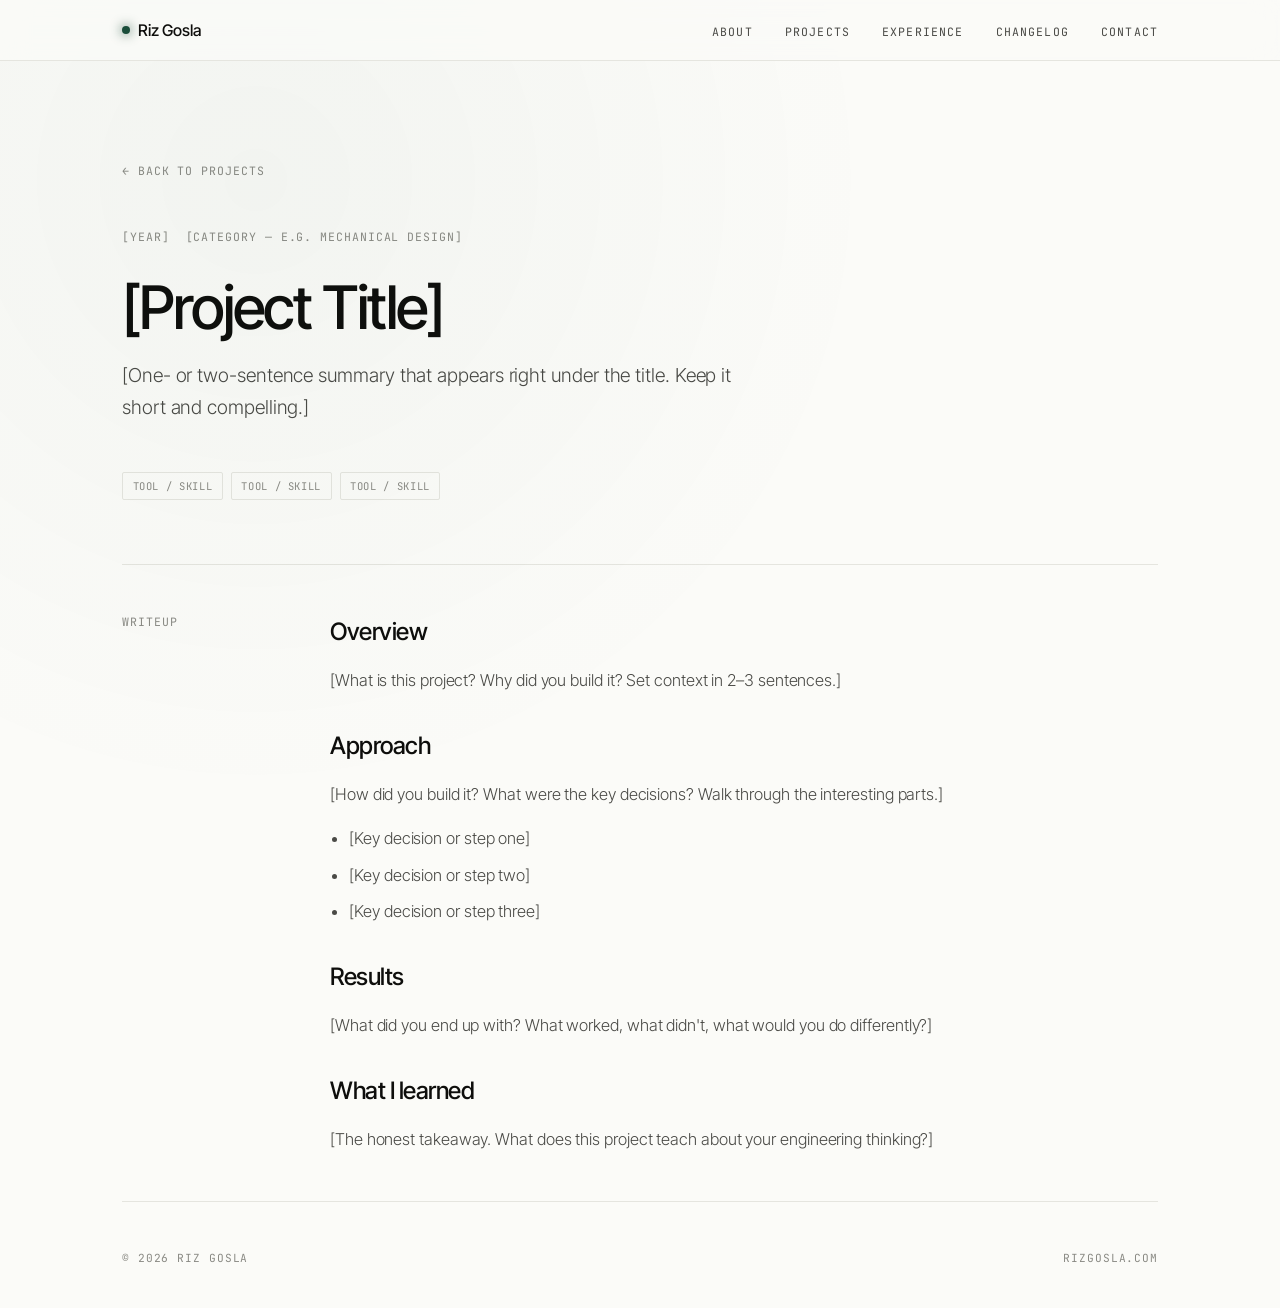
==== _template.html @ 174d94d4 "Add files via upload" ====
<!DOCTYPE html>
<!-- ==========================================================================
     PROJECT PAGE TEMPLATE
     ==========================================================================
     HOW TO USE:
     1. Duplicate this file inside the /projects folder.
     2. Rename it to something like "my-new-project.html" (lowercase, dashes).
     3. Update the <title> tag below.
     4. Replace every [bracketed placeholder] with real content.
     5. Add a matching project card to index.html pointing to this file.
     ========================================================================== -->
<html lang="en">
<head>
<meta charset="UTF-8" />
<meta name="viewport" content="width=device-width, initial-scale=1.0" />
<title>[Project Title] — Riz Gosla</title>
<link rel="preconnect" href="https://fonts.googleapis.com">
<link rel="preconnect" href="https://fonts.gstatic.com" crossorigin>
<link href="https://fonts.googleapis.com/css2?family=Instrument+Serif:ital@0;1&family=Inter+Tight:wght@300;400;500;600&family=JetBrains+Mono:wght@400;500&display=swap" rel="stylesheet">
<!-- NOTE: ../styles.css because this file is one folder deep -->
<link rel="stylesheet" href="../styles.css">
</head>
<body>

<!-- Keep this nav block identical to index.html, but use ../ for links -->
<nav>
  <div class="inner">
    <a href="../index.html" class="brand">Riz Gosla</a>
    <ul>
      <li><a href="../index.html#about">About</a></li>
      <li><a href="../index.html#projects">Projects</a></li>
      <li><a href="../index.html#experience">Experience</a></li>
      <li><a href="../changelog.html">Changelog</a></li>
      <li><a href="../index.html#contact">Contact</a></li>
    </ul>
  </div>
</nav>

<div class="container">
  <article class="project-detail">
    <a href="../index.html#projects" class="back-link">← Back to projects</a>

    <div class="meta">
      <span class="mono">[Year]</span>
      <span class="mono">[Category — e.g. Mechanical Design]</span>
    </div>

    <h1>[Project Title]</h1>

    <p class="summary">[One- or two-sentence summary that appears right under the title. Keep it short and compelling.]</p>

    <div class="tags">
      <span class="tag">Tool / Skill</span>
      <span class="tag">Tool / Skill</span>
      <span class="tag">Tool / Skill</span>
    </div>
  </article>

  <div class="project-body">
    <span class="mono">Writeup</span>
    <div>
      <h2>Overview</h2>
      <p>[What is this project? Why did you build it? Set context in 2–3 sentences.]</p>

      <h2>Approach</h2>
      <p>[How did you build it? What were the key decisions? Walk through the interesting parts.]</p>
      <ul>
        <li>[Key decision or step one]</li>
        <li>[Key decision or step two]</li>
        <li>[Key decision or step three]</li>
      </ul>

      <h2>Results</h2>
      <p>[What did you end up with? What worked, what didn't, what would you do differently?]</p>

      <h2>What I learned</h2>
      <p>[The honest takeaway. What does this project teach about your engineering thinking?]</p>

      <!-- To add an image: put the file in /projects/images/ and reference it like this:
           <img src="images/my-diagram.png" alt="Description of image"> -->
    </div>
  </div>
</div>

<div class="container">
  <footer>
    <span>© 2026 Riz Gosla</span>
    <span>rizgosla.com</span>
  </footer>
</div>

</body>
</html>
---- styles.css ----
/* ==========================================================================
   Riz Gosla — Portfolio Styles
   Edit this file to change the look of every page at once.
   ========================================================================== */

:root {
  --bg: #fbfbf8;          /* warm white background */
  --bg-elev: #f3f3ee;     /* slightly darker for hover states */
  --ink: #0e0e0c;         /* near-black text */
  --ink-soft: #4a4a46;    /* muted body text */
  --ink-mute: #8a8a84;    /* labels, metadata */
  --line: #e5e5df;        /* dividers */
  --accent: #1a4d3a;      /* pine green */
  --accent-soft: #2d6b52; /* lighter pine for hover */
  --radius: 2px;
  --max: 1100px;
}

* { box-sizing: border-box; margin: 0; padding: 0; }
html { scroll-behavior: smooth; }
body {
  font-family: 'Inter Tight', system-ui, sans-serif;
  font-weight: 400;
  background: var(--bg);
  color: var(--ink);
  line-height: 1.55;
  -webkit-font-smoothing: antialiased;
  letter-spacing: -0.005em;
}
.serif { font-family: 'Instrument Serif', Georgia, serif; font-style: italic; font-weight: 400; }
.mono { font-family: 'JetBrains Mono', ui-monospace, monospace; font-size: 0.72rem; letter-spacing: 0.08em; text-transform: uppercase; color: var(--ink-mute); }
a { color: inherit; text-decoration: none; }
.container { max-width: var(--max); margin: 0 auto; padding: 0 2rem; }

body::before {
  content: "";
  position: fixed; inset: 0;
  background-image: radial-gradient(circle at 20% 20%, rgba(26,77,58,0.04), transparent 50%);
  pointer-events: none;
  z-index: 1;
}

/* ========== NAV ========== */
nav {
  position: sticky; top: 0; z-index: 50;
  background: rgba(251, 251, 248, 0.82);
  backdrop-filter: saturate(1.4) blur(14px);
  -webkit-backdrop-filter: saturate(1.4) blur(14px);
  border-bottom: 1px solid var(--line);
}
nav .inner {
  max-width: var(--max); margin: 0 auto;
  padding: 1.1rem 2rem;
  display: flex; justify-content: space-between; align-items: center;
}
nav .brand {
  font-weight: 500; font-size: 1rem; letter-spacing: -0.01em;
  display: flex; align-items: center; gap: 0.5rem;
}
nav .brand::before {
  content: ""; width: 8px; height: 8px; background: var(--accent);
  border-radius: 50%;
  box-shadow: 0 0 12px var(--accent);
}
nav ul { display: flex; gap: 2rem; list-style: none; }
nav ul a {
  font-family: 'JetBrains Mono', monospace;
  font-size: 0.72rem; text-transform: uppercase; letter-spacing: 0.1em;
  color: var(--ink-soft); transition: color 0.2s;
}
nav ul a:hover, nav ul a.active { color: var(--accent); }
@media (max-width: 640px) { nav ul { gap: 1rem; } nav ul a { font-size: 0.65rem; } }

/* ========== HERO ========== */
header.hero { padding: 8rem 0 6rem; position: relative; }
.eyebrow { display: flex; align-items: center; gap: 0.75rem; margin-bottom: 2.5rem; }
.eyebrow::before { content: ""; width: 32px; height: 1px; background: var(--accent); }
h1 {
  font-family: 'Inter Tight', sans-serif;
  font-size: clamp(2.75rem, 7vw, 5.25rem);
  font-weight: 500;
  line-height: 0.98;
  letter-spacing: -0.035em;
  margin-bottom: 2rem;
  max-width: 13ch;
}
h1 .serif { color: var(--accent); font-weight: 400; font-size: 1.05em; }
.lede {
  font-size: 1.15rem;
  color: var(--ink-soft);
  max-width: 52ch;
  line-height: 1.65;
  font-weight: 300;
}

/* ========== SECTIONS ========== */
section { padding: 5.5rem 0; border-top: 1px solid var(--line); position: relative; }
.section-head {
  display: grid;
  grid-template-columns: 160px 1fr;
  gap: 3rem;
  margin-bottom: 3.5rem;
  align-items: baseline;
}
.section-head h2 {
  font-size: 2.15rem; font-weight: 500; letter-spacing: -0.025em; line-height: 1.05;
}
.section-head h2 .serif { color: var(--accent); font-size: 1.08em; }
@media (max-width: 720px) {
  .section-head { grid-template-columns: 1fr; gap: 0.75rem; }
}

/* ========== ABOUT ========== */
.about-body {
  display: grid; grid-template-columns: 160px 1fr; gap: 3rem;
  font-size: 1.05rem; color: var(--ink-soft); line-height: 1.75; font-weight: 300;
}
.about-body p + p { margin-top: 1.25rem; }
@media (max-width: 720px) {
  .about-body { grid-template-columns: 1fr; gap: 0.75rem; }
}

/* ========== PROJECT LIST (homepage) ========== */
.project {
  display: grid;
  grid-template-columns: 160px 1fr auto;
  gap: 3rem;
  padding: 2rem 0;
  border-bottom: 1px solid var(--line);
  align-items: start;
  transition: background 0.3s, padding 0.3s;
}
.project:hover { background: var(--bg-elev); padding-left: 1.25rem; padding-right: 1.25rem; }
.project:hover .project-arrow { transform: translate(4px, -4px); color: var(--accent); }
.project:hover h3 { color: var(--accent); }
.project h3 {
  font-size: 1.4rem; font-weight: 500; letter-spacing: -0.015em; margin-bottom: 0.6rem;
  transition: color 0.3s;
}
.project p { color: var(--ink-soft); max-width: 55ch; margin-bottom: 0.9rem; font-weight: 300; }
.tags { display: flex; flex-wrap: wrap; gap: 0.5rem; }
.tag {
  font-family: 'JetBrains Mono', monospace;
  font-size: 0.66rem; text-transform: uppercase; letter-spacing: 0.06em;
  padding: 0.3rem 0.6rem;
  border: 1px solid var(--line);
  color: var(--ink-mute);
  border-radius: var(--radius);
}
.project-arrow {
  font-size: 1.5rem; color: var(--ink-mute);
  transition: transform 0.3s, color 0.3s;
  align-self: center;
}
@media (max-width: 720px) {
  .project { grid-template-columns: 1fr; gap: 0.75rem; padding: 1.75rem 0; }
  .project-arrow { display: none; }
}

/* ========== EXPERIENCE ========== */
.exp-item {
  display: grid;
  grid-template-columns: 160px 1fr;
  gap: 3rem;
  padding: 1.75rem 0;
  border-bottom: 1px solid var(--line);
}
.exp-item:last-child { border-bottom: none; }
.exp-item h3 { font-size: 1.15rem; font-weight: 500; margin-bottom: 0.35rem; letter-spacing: -0.01em; }
.exp-item .role { color: var(--accent); font-size: 0.88rem; margin-bottom: 0.5rem; font-family: 'JetBrains Mono', monospace; text-transform: uppercase; letter-spacing: 0.05em; }
.exp-item p { color: var(--ink-soft); font-size: 0.98rem; max-width: 60ch; font-weight: 300; }
@media (max-width: 720px) {
  .exp-item { grid-template-columns: 1fr; gap: 0.5rem; }
}

/* ========== RESUME ========== */
.resume-card {
  display: grid;
  grid-template-columns: 160px 1fr;
  gap: 3rem;
  align-items: center;
}
.resume-cta {
  display: inline-flex; align-items: center; gap: 0.75rem;
  padding: 1.05rem 1.9rem;
  background: var(--accent); color: #fbfbf8;
  border-radius: var(--radius);
  font-family: 'JetBrains Mono', monospace;
  font-size: 0.75rem; text-transform: uppercase; letter-spacing: 0.1em;
  font-weight: 500;
  transition: transform 0.2s, box-shadow 0.2s, background 0.2s;
}
.resume-cta:hover { transform: translateY(-2px); box-shadow: 0 12px 30px -12px var(--accent); background: var(--accent-soft); }
.resume-note { margin-top: 1rem; font-size: 0.88rem; color: var(--ink-mute); font-weight: 300; }
.resume-note code { font-family: 'JetBrains Mono', monospace; color: var(--accent); }
@media (max-width: 720px) {
  .resume-card { grid-template-columns: 1fr; gap: 1rem; }
}

/* ========== CONTACT ========== */
.contact-grid {
  display: grid; grid-template-columns: 160px 1fr; gap: 3rem;
}
.contact-body h2 {
  font-size: clamp(2rem, 5.5vw, 3.5rem);
  font-weight: 500; letter-spacing: -0.03em; line-height: 1.02;
  margin-bottom: 2.5rem;
}
.contact-body h2 .serif { color: var(--accent); font-size: 1.08em; }
.contact-links { display: grid; gap: 0.25rem; }
.contact-links a {
  display: flex; justify-content: space-between; align-items: center;
  padding: 1.35rem 0;
  border-bottom: 1px solid var(--line);
  font-size: 1.1rem;
  transition: padding 0.3s, color 0.3s;
}
.contact-links a:hover { padding-left: 1rem; color: var(--accent); }
.contact-links .label { color: var(--ink); font-weight: 400; }
.contact-links .value { font-family: 'JetBrains Mono', monospace; font-size: 0.78rem; color: var(--ink-mute); text-transform: uppercase; letter-spacing: 0.06em; }
@media (max-width: 720px) {
  .contact-grid { grid-template-columns: 1fr; gap: 1rem; }
  .contact-links .value { display: none; }
}

/* ========== PROJECT DETAIL PAGE ========== */
.project-detail { padding: 6rem 0 4rem; }
.project-detail .meta { display: flex; gap: 1rem; margin-bottom: 2rem; flex-wrap: wrap; }
.project-detail h1 {
  font-size: clamp(2.25rem, 5vw, 3.75rem);
  max-width: 18ch;
  margin-bottom: 1.5rem;
}
.project-detail .summary {
  font-size: 1.2rem; color: var(--ink-soft);
  max-width: 58ch; line-height: 1.65; font-weight: 300;
  margin-bottom: 3rem;
}
.project-body {
  display: grid; grid-template-columns: 160px 1fr; gap: 3rem;
  padding: 3rem 0;
  border-top: 1px solid var(--line);
}
.project-body h2 {
  font-size: 1.5rem; font-weight: 500; letter-spacing: -0.02em;
  margin: 2rem 0 1rem;
}
.project-body h2:first-child { margin-top: 0; }
.project-body p, .project-body li {
  color: var(--ink-soft); font-weight: 300;
  font-size: 1.02rem; line-height: 1.75;
  max-width: 62ch;
}
.project-body p + p { margin-top: 1rem; }
.project-body ul { padding-left: 1.2rem; margin: 1rem 0; }
.project-body li { margin-bottom: 0.5rem; }
.project-body img { max-width: 100%; border: 1px solid var(--line); margin: 2rem 0; border-radius: var(--radius); }
.project-body code { font-family: 'JetBrains Mono', monospace; font-size: 0.9em; color: var(--accent); background: var(--bg-elev); padding: 0.15em 0.4em; border-radius: 2px; }
@media (max-width: 720px) {
  .project-body { grid-template-columns: 1fr; gap: 1rem; }
}

.back-link {
  display: inline-flex; align-items: center; gap: 0.5rem;
  font-family: 'JetBrains Mono', monospace;
  font-size: 0.72rem; text-transform: uppercase; letter-spacing: 0.08em;
  color: var(--ink-mute);
  transition: color 0.2s, transform 0.2s;
  margin-bottom: 3rem;
}
.back-link:hover { color: var(--accent); transform: translateX(-4px); }

/* ========== CHANGELOG ========== */
.changelog-entry {
  display: grid;
  grid-template-columns: 160px 1fr;
  gap: 3rem;
  padding: 2.5rem 0;
  border-bottom: 1px solid var(--line);
}
.changelog-entry:last-child { border-bottom: none; }
.changelog-entry .version {
  font-family: 'JetBrains Mono', monospace;
  font-size: 0.75rem; text-transform: uppercase; letter-spacing: 0.06em;
  color: var(--accent);
}
.changelog-entry .date {
  display: block;
  font-family: 'JetBrains Mono', monospace;
  font-size: 0.7rem; letter-spacing: 0.05em;
  color: var(--ink-mute);
  margin-top: 0.4rem;
}
.changelog-entry h3 {
  font-size: 1.35rem; font-weight: 500; letter-spacing: -0.015em;
  margin-bottom: 0.75rem;
}
.changelog-entry ul { padding-left: 1.2rem; margin-top: 0.75rem; }
.changelog-entry li {
  color: var(--ink-soft); font-weight: 300;
  font-size: 0.98rem; line-height: 1.7;
  margin-bottom: 0.35rem;
}
@media (max-width: 720px) {
  .changelog-entry { grid-template-columns: 1fr; gap: 0.75rem; }
}

/* ========== FOOTER ========== */
footer {
  padding: 3rem 0 2.5rem;
  border-top: 1px solid var(--line);
  display: flex; justify-content: space-between;
  font-family: 'JetBrains Mono', monospace;
  font-size: 0.7rem; text-transform: uppercase; letter-spacing: 0.08em;
  color: var(--ink-mute);
}

/* ========== ANIMATIONS ========== */
@keyframes rise {
  from { opacity: 0; transform: translateY(20px); }
  to { opacity: 1; transform: translateY(0); }
}
.reveal { opacity: 0; animation: rise 1s cubic-bezier(0.2, 0.7, 0.2, 1) forwards; }
.d1 { animation-delay: 0.05s; }
.d2 { animation-delay: 0.2s; }
.d3 { animation-delay: 0.38s; }
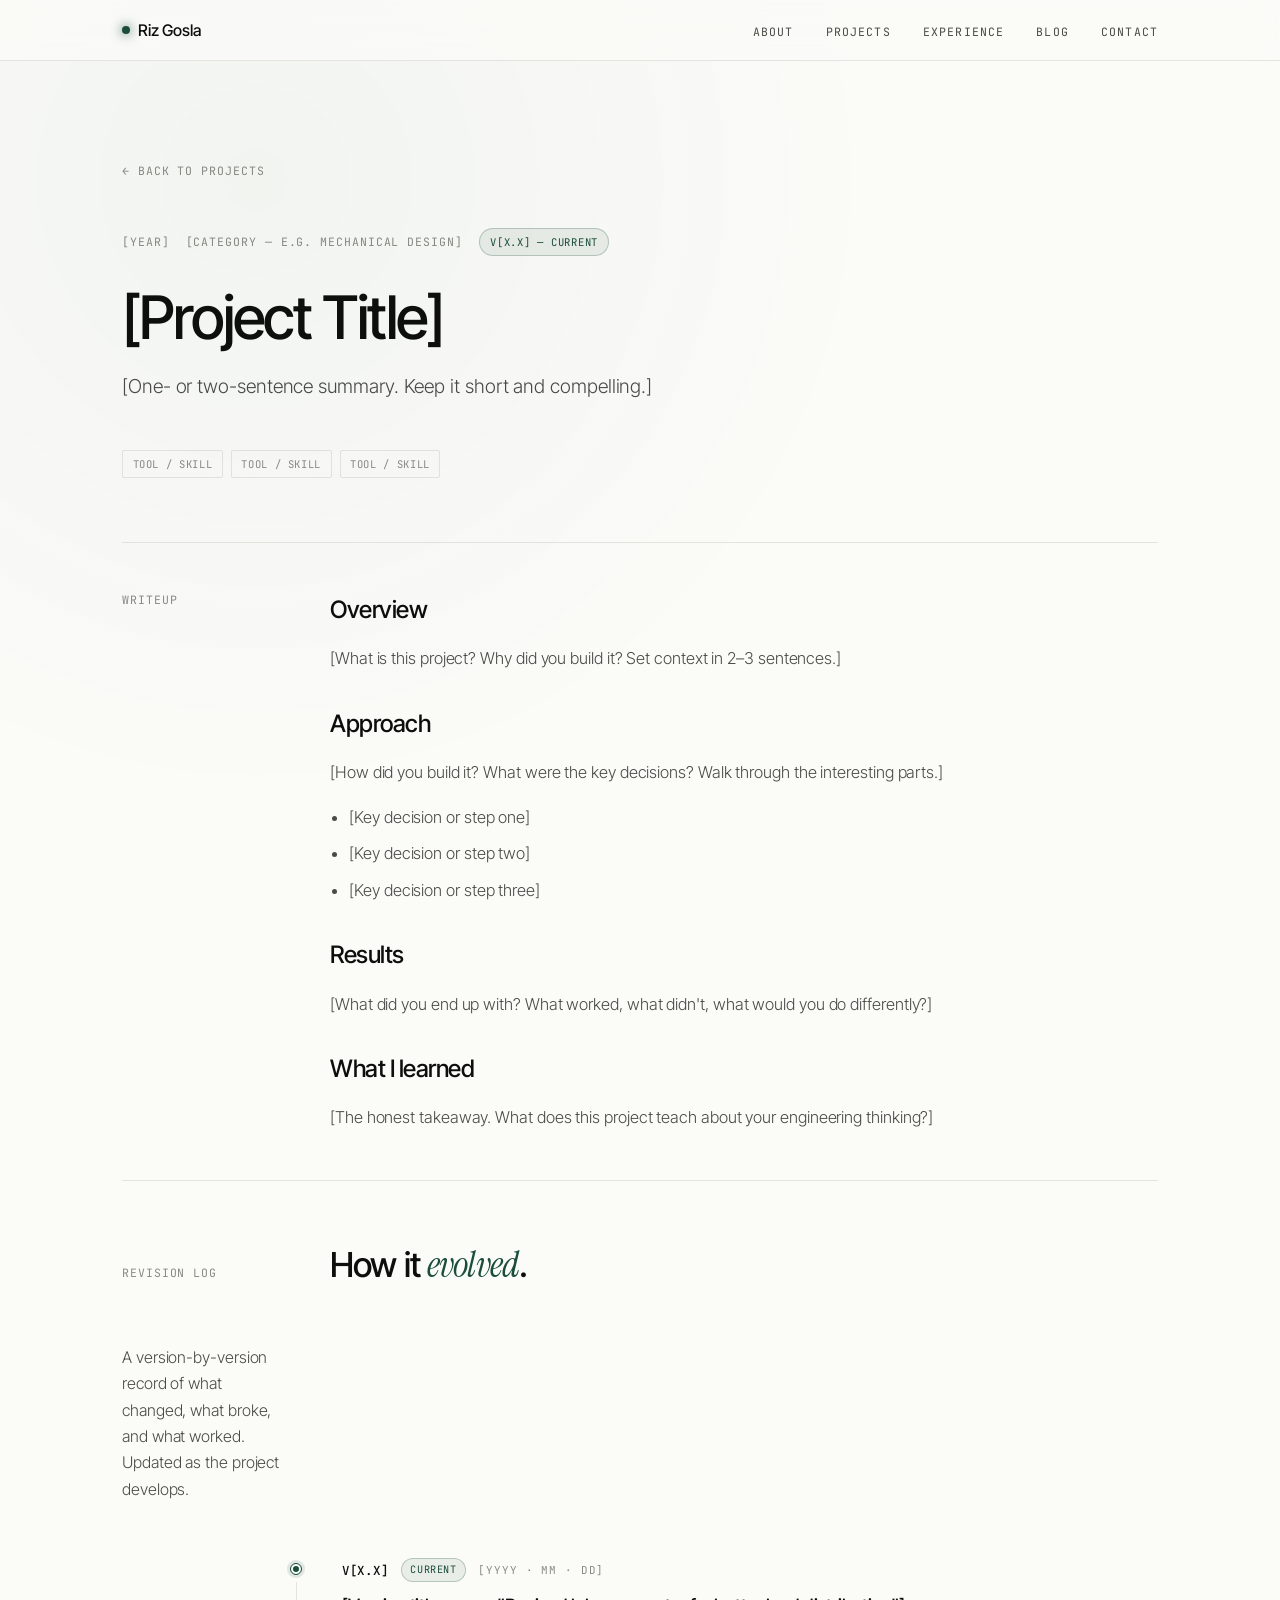
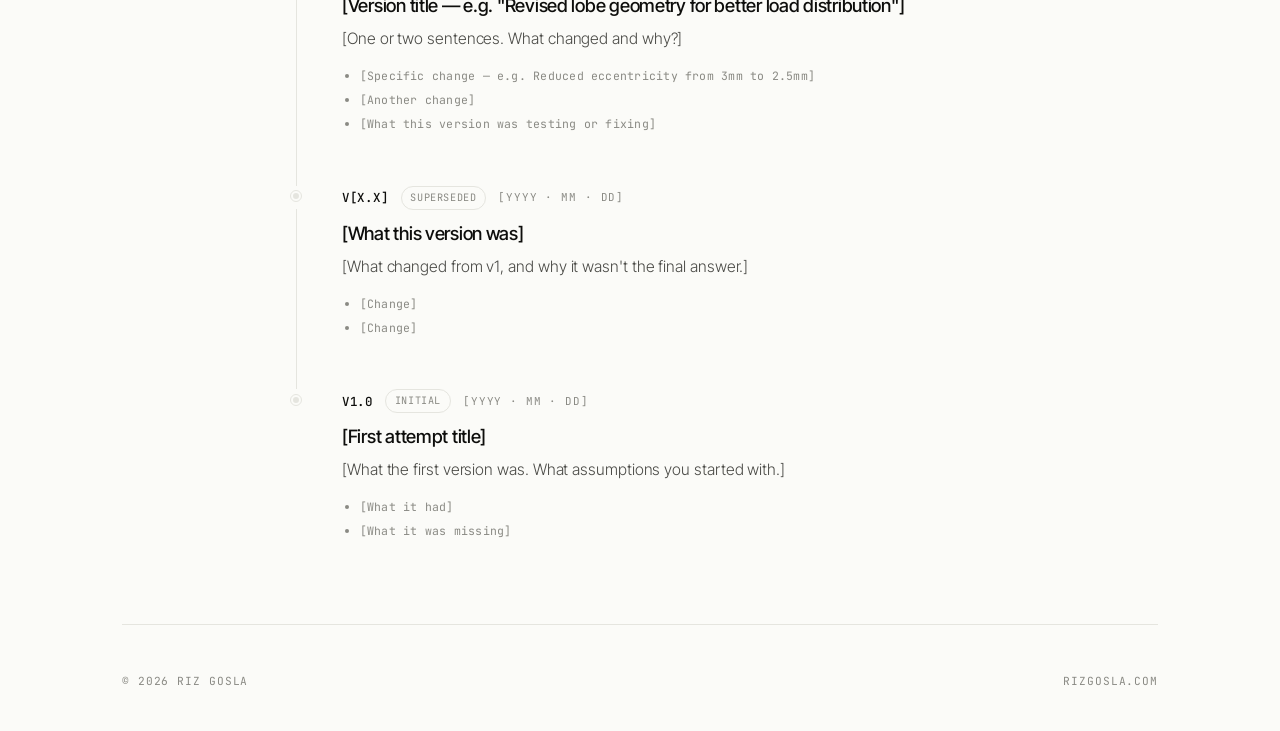
==== commit d2e00e50: "Add files via upload" ====
--- a/_template.html
+++ b/_template.html
@@ -1,13 +1,12 @@
 <!DOCTYPE html>
 <!-- ==========================================================================
-     PROJECT PAGE TEMPLATE
+     PROJECT PAGE TEMPLATE — with Revision Log
      ==========================================================================
      HOW TO USE:
-     1. Duplicate this file inside the /projects folder.
-     2. Rename it to something like "my-new-project.html" (lowercase, dashes).
-     3. Update the <title> tag below.
-     4. Replace every [bracketed placeholder] with real content.
-     5. Add a matching project card to index.html pointing to this file.
+     1. Duplicate this file inside /projects/. Rename it (lowercase, dashes).
+     2. Update the <title> tag and all [bracketed placeholders].
+     3. Fill in the Revision Log at the bottom — document your iteration process.
+     4. Add a matching project card to index.html.
      ========================================================================== -->
 <html lang="en">
 <head>
@@ -15,14 +14,12 @@
 <meta name="viewport" content="width=device-width, initial-scale=1.0" />
 <title>[Project Title] — Riz Gosla</title>
 <link rel="preconnect" href="https://fonts.googleapis.com">
-<link rel="preconnect" href="https://fonts.gstatic.com" crossorigin>
+<link rel="preconnect" href="https://fonts gstatic.com" crossorigin>
 <link href="https://fonts.googleapis.com/css2?family=Instrument+Serif:ital@0;1&family=Inter+Tight:wght@300;400;500;600&family=JetBrains+Mono:wght@400;500&display=swap" rel="stylesheet">
-<!-- NOTE: ../styles.css because this file is one folder deep -->
 <link rel="stylesheet" href="../styles.css">
 </head>
 <body>
 
-<!-- Keep this nav block identical to index.html, but use ../ for links -->
 <nav>
   <div class="inner">
     <a href="../index.html" class="brand">Riz Gosla</a>
@@ -30,7 +27,7 @@
       <li><a href="../index.html#about">About</a></li>
       <li><a href="../index.html#projects">Projects</a></li>
       <li><a href="../index.html#experience">Experience</a></li>
-      <li><a href="../changelog.html">Changelog</a></li>
+      <li><a href="../blog.html">Blog</a></li>
       <li><a href="../index.html#contact">Contact</a></li>
     </ul>
   </div>
@@ -43,11 +40,13 @@
     <div class="meta">
       <span class="mono">[Year]</span>
       <span class="mono">[Category — e.g. Mechanical Design]</span>
+      <!-- Current version badge — update this as the project evolves -->
+      <span class="version-badge mono">v[X.X] — Current</span>
     </div>
 
     <h1>[Project Title]</h1>
 
-    <p class="summary">[One- or two-sentence summary that appears right under the title. Keep it short and compelling.]</p>
+    <p class="summary">[One- or two-sentence summary. Keep it short and compelling.]</p>
 
     <div class="tags">
       <span class="tag">Tool / Skill</span>
@@ -56,6 +55,9 @@
     </div>
   </article>
 
+  <!-- ======================================================================
+       WRITEUP SECTION
+       ====================================================================== -->
   <div class="project-body">
     <span class="mono">Writeup</span>
     <div>
@@ -75,12 +77,101 @@
 
       <h2>What I learned</h2>
       <p>[The honest takeaway. What does this project teach about your engineering thinking?]</p>
-
-      <!-- To add an image: put the file in /projects/images/ and reference it like this:
-           <img src="images/my-diagram.png" alt="Description of image"> -->
     </div>
   </div>
-</div>
+
+  <!-- ======================================================================
+       REVISION LOG
+       A living record of the project's iteration history. Add a new entry
+       each time you make a meaningful change — new geometry, different
+       material, revised approach, test results, etc.
+
+       Status options: current · in-progress · deprecated · scrapped
+       Newest versions go at the TOP.
+       ====================================================================== -->
+  <div class="revision-log">
+    <div class="revision-log-head">
+      <span class="mono">Revision Log</span>
+      <h2>How it <span class="serif">evolved</span>.</h2>
+      <p class="lede" style="font-size:1rem; margin-top:0.75rem;">A version-by-version record of what changed, what broke, and what worked. Updated as the project develops.</p>
+    </div>
+
+    <div class="revision-timeline">
+
+      <!-- ================================================================
+           REVISION ENTRY — duplicate and paste ABOVE the previous entry.
+           Fill in: version, status, date, title, description, changes.
+           ================================================================ -->
+
+      <!-- Current / latest version -->
+      <div class="revision-entry" data-status="current">
+        <div class="revision-marker">
+          <div class="revision-dot"></div>
+          <div class="revision-line"></div>
+        </div>
+        <div class="revision-content">
+          <div class="revision-header">
+            <span class="revision-version mono">v[X.X]</span>
+            <span class="revision-status mono" data-status="current">Current</span>
+            <span class="mono revision-date">[YYYY · MM · DD]</span>
+          </div>
+          <h3 class="revision-title">[Version title — e.g. "Revised lobe geometry for better load distribution"]</h3>
+          <p class="revision-desc">[One or two sentences. What changed and why?]</p>
+          <ul class="revision-changes">
+            <li>[Specific change — e.g. Reduced eccentricity from 3mm to 2.5mm]</li>
+            <li>[Another change]</li>
+            <li>[What this version was testing or fixing]</li>
+          </ul>
+          <!-- Optional: link to a blog post with more detail -->
+          <!-- <a href="../posts/your-post.html" class="revision-post-link mono">Read full build log ↗</a> -->
+        </div>
+      </div>
+
+      <!-- Previous version -->
+      <div class="revision-entry" data-status="deprecated">
+        <div class="revision-marker">
+          <div class="revision-dot"></div>
+          <div class="revision-line"></div>
+        </div>
+        <div class="revision-content">
+          <div class="revision-header">
+            <span class="revision-version mono">v[X.X]</span>
+            <span class="revision-status mono" data-status="deprecated">Superseded</span>
+            <span class="mono revision-date">[YYYY · MM · DD]</span>
+          </div>
+          <h3 class="revision-title">[What this version was]</h3>
+          <p class="revision-desc">[What changed from v1, and why it wasn't the final answer.]</p>
+          <ul class="revision-changes">
+            <li>[Change]</li>
+            <li>[Change]</li>
+          </ul>
+        </div>
+      </div>
+
+      <!-- First version — no line below -->
+      <div class="revision-entry first" data-status="deprecated">
+        <div class="revision-marker">
+          <div class="revision-dot"></div>
+        </div>
+        <div class="revision-content">
+          <div class="revision-header">
+            <span class="revision-version mono">v1.0</span>
+            <span class="revision-status mono" data-status="deprecated">Initial</span>
+            <span class="mono revision-date">[YYYY · MM · DD]</span>
+          </div>
+          <h3 class="revision-title">[First attempt title]</h3>
+          <p class="revision-desc">[What the first version was. What assumptions you started with.]</p>
+          <ul class="revision-changes">
+            <li>[What it had]</li>
+            <li>[What it was missing]</li>
+          </ul>
+        </div>
+      </div>
+
+    </div>
+  </div>
+
+</div><!-- /.container -->
 
 <div class="container">
   <footer>
--- a/styles.css
+++ b/styles.css
@@ -225,7 +225,10 @@
 
 /* ========== PROJECT DETAIL PAGE ========== */
 .project-detail { padding: 6rem 0 4rem; }
-.project-detail .meta { display: flex; gap: 1rem; margin-bottom: 2rem; flex-wrap: wrap; }
+.project-detail .meta {
+  display: flex; gap: 1rem; margin-bottom: 2rem; flex-wrap: wrap;
+  align-items: center;
+}
 .project-detail h1 {
   font-size: clamp(2.25rem, 5vw, 3.75rem);
   max-width: 18ch;
@@ -270,7 +273,182 @@
 }
 .back-link:hover { color: var(--accent); transform: translateX(-4px); }
 
-/* ========== CHANGELOG ========== */
+/* ========== VERSION BADGE (on project detail page) ========== */
+.version-badge {
+  display: inline-flex; align-items: center;
+  padding: 0.3rem 0.65rem;
+  background: rgba(26, 77, 58, 0.08);
+  border: 1px solid rgba(26, 77, 58, 0.25);
+  color: var(--accent) !important;
+  border-radius: 99px;
+  font-size: 0.66rem !important;
+  letter-spacing: 0.07em;
+}
+
+/* ========== REVISION LOG ========== */
+.revision-log {
+  padding: 4rem 0 5rem;
+  border-top: 1px solid var(--line);
+}
+
+.revision-log-head {
+  display: grid;
+  grid-template-columns: 160px 1fr;
+  gap: 3rem;
+  margin-bottom: 3.5rem;
+  align-items: baseline;
+}
+.revision-log-head h2 {
+  font-size: 2.15rem; font-weight: 500; letter-spacing: -0.025em; line-height: 1.05;
+}
+.revision-log-head h2 .serif { color: var(--accent); font-size: 1.08em; }
+@media (max-width: 720px) {
+  .revision-log-head { grid-template-columns: 1fr; gap: 0.75rem; }
+}
+
+.revision-timeline {
+  display: flex;
+  flex-direction: column;
+  padding-left: 160px;
+  padding-left: max(160px, 0px);
+}
+@media (max-width: 720px) {
+  .revision-timeline { padding-left: 0; }
+}
+
+.revision-entry {
+  display: grid;
+  grid-template-columns: 28px 1fr;
+  gap: 2rem;
+  position: relative;
+}
+
+.revision-marker {
+  display: flex;
+  flex-direction: column;
+  align-items: center;
+  padding-top: 0.35rem;
+}
+
+.revision-dot {
+  width: 10px;
+  height: 10px;
+  border-radius: 50%;
+  background: var(--line);
+  border: 2px solid var(--bg);
+  outline: 1.5px solid var(--line);
+  flex-shrink: 0;
+  transition: background 0.3s, outline-color 0.3s;
+}
+
+.revision-entry[data-status="current"] .revision-dot {
+  background: var(--accent);
+  outline-color: var(--accent);
+  box-shadow: 0 0 0 4px rgba(26, 77, 58, 0.12);
+}
+
+.revision-line {
+  width: 1px;
+  flex: 1;
+  background: var(--line);
+  margin-top: 0.5rem;
+  min-height: 2rem;
+}
+
+.revision-content {
+  padding-bottom: 3rem;
+}
+
+.revision-entry.first .revision-content {
+  padding-bottom: 0;
+}
+
+.revision-header {
+  display: flex;
+  align-items: center;
+  gap: 0.75rem;
+  flex-wrap: wrap;
+  margin-bottom: 0.75rem;
+}
+
+.revision-version {
+  font-family: 'JetBrains Mono', monospace;
+  font-size: 0.78rem !important;
+  letter-spacing: 0.06em;
+  color: var(--ink) !important;
+  font-weight: 500;
+}
+
+.revision-status {
+  font-family: 'JetBrains Mono', monospace;
+  font-size: 0.64rem !important;
+  letter-spacing: 0.06em;
+  padding: 0.2rem 0.55rem;
+  border-radius: 99px;
+  border: 1px solid var(--line);
+  color: var(--ink-mute) !important;
+}
+
+.revision-status[data-status="current"] {
+  background: rgba(26, 77, 58, 0.08);
+  border-color: rgba(26, 77, 58, 0.25);
+  color: var(--accent) !important;
+}
+
+.revision-status[data-status="in-progress"] {
+  background: rgba(180, 130, 20, 0.08);
+  border-color: rgba(180, 130, 20, 0.25);
+  color: #7a5a00 !important;
+}
+
+.revision-date {
+  font-size: 0.68rem !important;
+  color: var(--ink-mute) !important;
+}
+
+.revision-title {
+  font-size: 1.15rem;
+  font-weight: 500;
+  letter-spacing: -0.015em;
+  margin-bottom: 0.5rem;
+  line-height: 1.3;
+}
+
+.revision-desc {
+  color: var(--ink-soft);
+  font-size: 0.98rem;
+  font-weight: 300;
+  line-height: 1.7;
+  max-width: 60ch;
+  margin-bottom: 0.75rem;
+}
+
+.revision-changes {
+  padding-left: 1.1rem;
+  margin-top: 0.5rem;
+}
+
+.revision-changes li {
+  font-family: 'JetBrains Mono', monospace;
+  font-size: 0.72rem;
+  letter-spacing: 0.02em;
+  color: var(--ink-mute);
+  line-height: 1.9;
+  margin-bottom: 0.15rem;
+}
+
+.revision-post-link {
+  display: inline-flex;
+  align-items: center;
+  gap: 0.4rem;
+  margin-top: 1rem;
+  font-size: 0.7rem !important;
+  color: var(--accent) !important;
+  transition: opacity 0.2s;
+}
+.revision-post-link:hover { opacity: 0.7; }
+
+/* ========== CHANGELOG (kept for backward compat, can be removed) ========== */
 .changelog-entry {
   display: grid;
   grid-template-columns: 160px 1fr;
@@ -305,6 +483,247 @@
   .changelog-entry { grid-template-columns: 1fr; gap: 0.75rem; }
 }
 
+/* ========== BLOG PAGE ========== */
+.blog-section { padding: 0 0 5.5rem; }
+
+/* Filter strip */
+.blog-filters {
+  display: flex;
+  flex-wrap: wrap;
+  gap: 0.5rem;
+  margin-top: 2.5rem;
+}
+
+.filter-btn {
+  font-family: 'JetBrains Mono', monospace;
+  font-size: 0.68rem;
+  text-transform: uppercase;
+  letter-spacing: 0.08em;
+  padding: 0.4rem 0.85rem;
+  border: 1px solid var(--line);
+  background: transparent;
+  color: var(--ink-mute);
+  border-radius: 99px;
+  cursor: pointer;
+  transition: background 0.2s, color 0.2s, border-color 0.2s;
+}
+.filter-btn:hover {
+  border-color: var(--accent);
+  color: var(--accent);
+}
+.filter-btn.active {
+  background: var(--accent);
+  border-color: var(--accent);
+  color: #fbfbf8;
+}
+
+/* Featured post */
+.post-featured {
+  display: block;
+  padding: 3rem 0 3.5rem;
+  border-bottom: 1px solid var(--line);
+  transition: padding-left 0.3s;
+}
+.post-featured:hover { padding-left: 1rem; }
+.post-featured:hover h2 { color: var(--accent); }
+
+.post-featured-meta {
+  display: flex;
+  align-items: center;
+  gap: 1.25rem;
+  margin-bottom: 1.25rem;
+}
+
+.post-featured h2 {
+  font-size: clamp(1.6rem, 3.5vw, 2.5rem);
+  font-weight: 500;
+  letter-spacing: -0.025em;
+  line-height: 1.1;
+  max-width: 26ch;
+  margin-bottom: 1.25rem;
+  transition: color 0.3s;
+}
+
+.post-excerpt {
+  color: var(--ink-soft);
+  font-weight: 300;
+  max-width: 62ch;
+  line-height: 1.7;
+  font-size: 1.05rem;
+  margin-bottom: 1.25rem;
+}
+
+.post-read-more {
+  font-family: 'JetBrains Mono', monospace;
+  font-size: 0.72rem;
+  text-transform: uppercase;
+  letter-spacing: 0.1em;
+  color: var(--accent);
+}
+
+/* Post category label */
+.post-cat {
+  color: var(--accent) !important;
+  font-size: 0.66rem !important;
+}
+
+.post-date {
+  font-size: 0.66rem !important;
+  color: var(--ink-mute) !important;
+}
+
+/* Post grid */
+.post-grid {
+  display: grid;
+  grid-template-columns: repeat(2, 1fr);
+  gap: 0;
+}
+
+.post-card {
+  display: block;
+  padding: 2.5rem 2rem 2.5rem 0;
+  border-bottom: 1px solid var(--line);
+  transition: background 0.3s, padding-left 0.3s;
+}
+.post-card:nth-child(odd) {
+  padding-right: 3rem;
+  border-right: 1px solid var(--line);
+}
+.post-card:nth-child(even) {
+  padding-left: 3rem;
+  padding-right: 0;
+}
+.post-card:hover {
+  background: var(--bg-elev);
+}
+.post-card:hover h3 { color: var(--accent); }
+
+.post-card-meta {
+  display: flex;
+  align-items: center;
+  gap: 1rem;
+  margin-bottom: 1rem;
+}
+
+.post-card h3 {
+  font-size: 1.2rem;
+  font-weight: 500;
+  letter-spacing: -0.015em;
+  line-height: 1.25;
+  max-width: 32ch;
+  margin-bottom: 0.75rem;
+  transition: color 0.3s;
+}
+
+.post-card .post-excerpt {
+  font-size: 0.95rem;
+  max-width: 42ch;
+  margin-bottom: 1rem;
+}
+
+.post-card .post-read-more {
+  font-size: 0.68rem;
+}
+
+@media (max-width: 720px) {
+  .post-grid { grid-template-columns: 1fr; }
+  .post-card { padding: 2rem 0 !important; border-right: none !important; }
+}
+
+/* ========== BLOG POST DETAIL PAGE ========== */
+.post-detail { padding: 6rem 0 4rem; }
+
+.post-detail-meta {
+  display: flex;
+  align-items: center;
+  gap: 1.25rem;
+  margin-bottom: 2rem;
+}
+
+.post-detail h1 {
+  font-size: clamp(2rem, 5vw, 3.5rem);
+  max-width: 22ch;
+  margin-bottom: 1.5rem;
+  line-height: 1.05;
+}
+
+.post-detail .summary {
+  font-size: 1.2rem;
+  color: var(--ink-soft);
+  max-width: 58ch;
+  line-height: 1.65;
+  font-weight: 300;
+  margin-bottom: 4rem;
+  padding-bottom: 3rem;
+  border-bottom: 1px solid var(--line);
+}
+
+.post-body {
+  max-width: 68ch;
+}
+
+.post-body h2 {
+  font-size: 1.5rem;
+  font-weight: 500;
+  letter-spacing: -0.02em;
+  margin: 2.5rem 0 1rem;
+}
+.post-body h2:first-child { margin-top: 0; }
+
+.post-body p {
+  color: var(--ink-soft);
+  font-weight: 300;
+  font-size: 1.05rem;
+  line-height: 1.8;
+  max-width: 66ch;
+}
+.post-body p + p { margin-top: 1.25rem; }
+
+.post-body ul, .post-body ol {
+  padding-left: 1.25rem;
+  margin: 1.25rem 0;
+}
+.post-body li {
+  color: var(--ink-soft);
+  font-weight: 300;
+  font-size: 1.02rem;
+  line-height: 1.75;
+  margin-bottom: 0.5rem;
+  max-width: 62ch;
+}
+.post-body img {
+  max-width: 100%;
+  border: 1px solid var(--line);
+  margin: 2.5rem 0;
+  border-radius: var(--radius);
+}
+.post-body code {
+  font-family: 'JetBrains Mono', monospace;
+  font-size: 0.9em;
+  color: var(--accent);
+  background: var(--bg-elev);
+  padding: 0.15em 0.4em;
+  border-radius: 2px;
+}
+
+/* Related project link at bottom of post */
+.post-related {
+  display: flex;
+  align-items: center;
+  gap: 1.5rem;
+  margin-top: 4rem;
+  padding-top: 2rem;
+  border-top: 1px solid var(--line);
+}
+.post-related-link {
+  font-size: 1rem;
+  font-weight: 500;
+  color: var(--accent);
+  letter-spacing: -0.01em;
+  transition: opacity 0.2s;
+}
+.post-related-link:hover { opacity: 0.7; }
+
 /* ========== FOOTER ========== */
 footer {
   padding: 3rem 0 2.5rem;
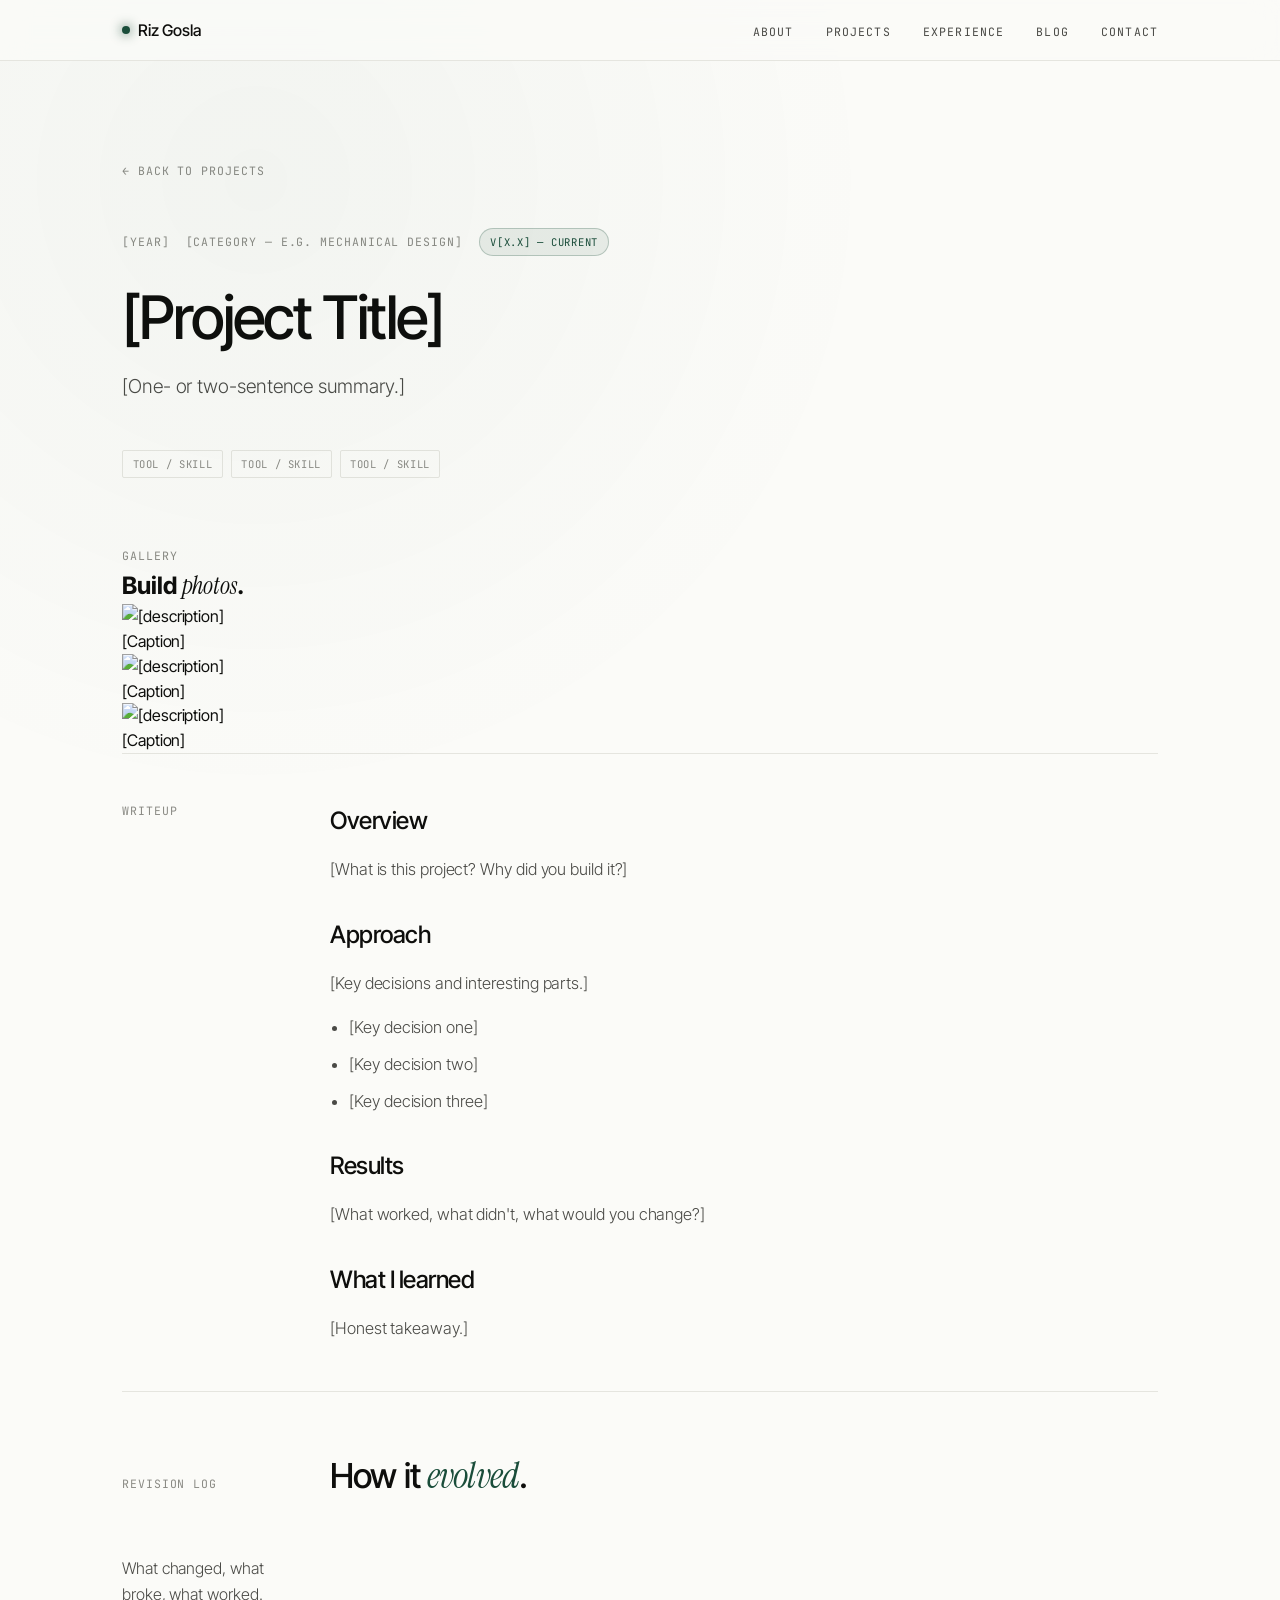
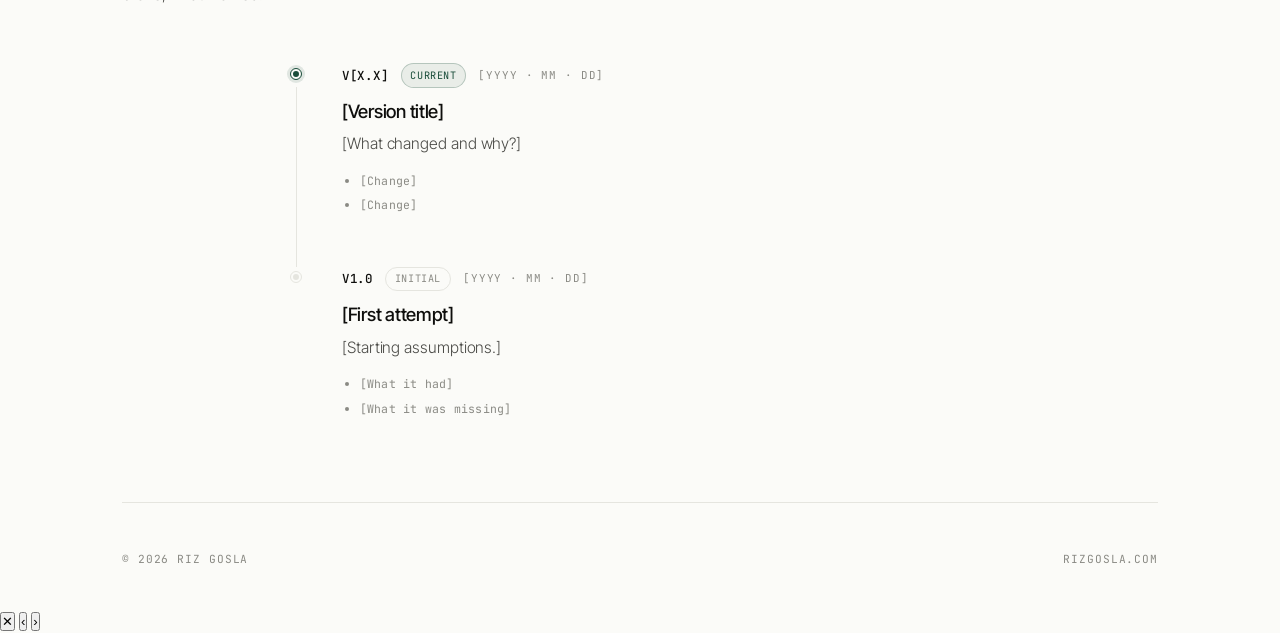
==== commit a9bccc73: "Add files via upload" ====
--- a/_template.html
+++ b/_template.html
@@ -1,12 +1,13 @@
 <!DOCTYPE html>
 <!-- ==========================================================================
-     PROJECT PAGE TEMPLATE — with Revision Log
+     PROJECT PAGE TEMPLATE — with Gallery & Revision Log
      ==========================================================================
      HOW TO USE:
      1. Duplicate this file inside /projects/. Rename it (lowercase, dashes).
      2. Update the <title> tag and all [bracketed placeholders].
-     3. Fill in the Revision Log at the bottom — document your iteration process.
-     4. Add a matching project card to index.html.
+     3. Add images to the gallery section (see comments below).
+     4. Fill in the Revision Log — document your iteration process.
+     5. Add a matching project card to index.html.
      ========================================================================== -->
 <html lang="en">
 <head>
@@ -14,7 +15,7 @@
 <meta name="viewport" content="width=device-width, initial-scale=1.0" />
 <title>[Project Title] — Riz Gosla</title>
 <link rel="preconnect" href="https://fonts.googleapis.com">
-<link rel="preconnect" href="https://fonts gstatic.com" crossorigin>
+<link rel="preconnect" href="https://fonts.gstatic.com" crossorigin>
 <link href="https://fonts.googleapis.com/css2?family=Instrument+Serif:ital@0;1&family=Inter+Tight:wght@300;400;500;600&family=JetBrains+Mono:wght@400;500&display=swap" rel="stylesheet">
 <link rel="stylesheet" href="../styles.css">
 </head>
@@ -40,13 +41,11 @@
     <div class="meta">
       <span class="mono">[Year]</span>
       <span class="mono">[Category — e.g. Mechanical Design]</span>
-      <!-- Current version badge — update this as the project evolves -->
       <span class="version-badge mono">v[X.X] — Current</span>
     </div>
 
     <h1>[Project Title]</h1>
-
-    <p class="summary">[One- or two-sentence summary. Keep it short and compelling.]</p>
+    <p class="summary">[One- or two-sentence summary.]</p>
 
     <div class="tags">
       <span class="tag">Tool / Skill</span>
@@ -55,123 +54,85 @@
     </div>
   </article>
 
-  <!-- ======================================================================
-       WRITEUP SECTION
-       ====================================================================== -->
+  <!-- IMAGE GALLERY — add class="wide" to span full width, caption is optional -->
+  <div class="project-gallery">
+    <div class="project-gallery-head">
+      <span class="mono">Gallery</span>
+      <h2>Build <span class="serif">photos</span>.</h2>
+    </div>
+    <div class="gallery-grid">
+      <div class="gallery-item wide">
+        <img src="images/[hero-image].jpg" alt="[description]">
+        <div class="gallery-caption"><span>[Caption]</span></div>
+      </div>
+      <div class="gallery-item">
+        <img src="images/[image-2].jpg" alt="[description]">
+        <div class="gallery-caption"><span>[Caption]</span></div>
+      </div>
+      <div class="gallery-item">
+        <img src="images/[image-3].jpg" alt="[description]">
+        <div class="gallery-caption"><span>[Caption]</span></div>
+      </div>
+    </div>
+  </div>
+
+  <!-- WRITEUP -->
   <div class="project-body">
     <span class="mono">Writeup</span>
     <div>
       <h2>Overview</h2>
-      <p>[What is this project? Why did you build it? Set context in 2–3 sentences.]</p>
-
+      <p>[What is this project? Why did you build it?]</p>
       <h2>Approach</h2>
-      <p>[How did you build it? What were the key decisions? Walk through the interesting parts.]</p>
+      <p>[Key decisions and interesting parts.]</p>
       <ul>
-        <li>[Key decision or step one]</li>
-        <li>[Key decision or step two]</li>
-        <li>[Key decision or step three]</li>
+        <li>[Key decision one]</li>
+        <li>[Key decision two]</li>
+        <li>[Key decision three]</li>
       </ul>
-
       <h2>Results</h2>
-      <p>[What did you end up with? What worked, what didn't, what would you do differently?]</p>
-
+      <p>[What worked, what didn't, what would you change?]</p>
       <h2>What I learned</h2>
-      <p>[The honest takeaway. What does this project teach about your engineering thinking?]</p>
+      <p>[Honest takeaway.]</p>
     </div>
   </div>
 
-  <!-- ======================================================================
-       REVISION LOG
-       A living record of the project's iteration history. Add a new entry
-       each time you make a meaningful change — new geometry, different
-       material, revised approach, test results, etc.
-
-       Status options: current · in-progress · deprecated · scrapped
-       Newest versions go at the TOP.
-       ====================================================================== -->
+  <!-- REVISION LOG — newest at top, status: current / in-progress / deprecated -->
   <div class="revision-log">
     <div class="revision-log-head">
       <span class="mono">Revision Log</span>
       <h2>How it <span class="serif">evolved</span>.</h2>
-      <p class="lede" style="font-size:1rem; margin-top:0.75rem;">A version-by-version record of what changed, what broke, and what worked. Updated as the project develops.</p>
+      <p class="lede" style="font-size:1rem; margin-top:0.75rem;">What changed, what broke, what worked.</p>
     </div>
-
     <div class="revision-timeline">
-
-      <!-- ================================================================
-           REVISION ENTRY — duplicate and paste ABOVE the previous entry.
-           Fill in: version, status, date, title, description, changes.
-           ================================================================ -->
-
-      <!-- Current / latest version -->
       <div class="revision-entry" data-status="current">
-        <div class="revision-marker">
-          <div class="revision-dot"></div>
-          <div class="revision-line"></div>
-        </div>
+        <div class="revision-marker"><div class="revision-dot"></div><div class="revision-line"></div></div>
         <div class="revision-content">
           <div class="revision-header">
             <span class="revision-version mono">v[X.X]</span>
             <span class="revision-status mono" data-status="current">Current</span>
             <span class="mono revision-date">[YYYY · MM · DD]</span>
           </div>
-          <h3 class="revision-title">[Version title — e.g. "Revised lobe geometry for better load distribution"]</h3>
-          <p class="revision-desc">[One or two sentences. What changed and why?]</p>
-          <ul class="revision-changes">
-            <li>[Specific change — e.g. Reduced eccentricity from 3mm to 2.5mm]</li>
-            <li>[Another change]</li>
-            <li>[What this version was testing or fixing]</li>
-          </ul>
-          <!-- Optional: link to a blog post with more detail -->
-          <!-- <a href="../posts/your-post.html" class="revision-post-link mono">Read full build log ↗</a> -->
+          <h3 class="revision-title">[Version title]</h3>
+          <p class="revision-desc">[What changed and why?]</p>
+          <ul class="revision-changes"><li>[Change]</li><li>[Change]</li></ul>
         </div>
       </div>
-
-      <!-- Previous version -->
-      <div class="revision-entry" data-status="deprecated">
-        <div class="revision-marker">
-          <div class="revision-dot"></div>
-          <div class="revision-line"></div>
-        </div>
-        <div class="revision-content">
-          <div class="revision-header">
-            <span class="revision-version mono">v[X.X]</span>
-            <span class="revision-status mono" data-status="deprecated">Superseded</span>
-            <span class="mono revision-date">[YYYY · MM · DD]</span>
-          </div>
-          <h3 class="revision-title">[What this version was]</h3>
-          <p class="revision-desc">[What changed from v1, and why it wasn't the final answer.]</p>
-          <ul class="revision-changes">
-            <li>[Change]</li>
-            <li>[Change]</li>
-          </ul>
-        </div>
-      </div>
-
-      <!-- First version — no line below -->
       <div class="revision-entry first" data-status="deprecated">
-        <div class="revision-marker">
-          <div class="revision-dot"></div>
-        </div>
+        <div class="revision-marker"><div class="revision-dot"></div></div>
         <div class="revision-content">
           <div class="revision-header">
             <span class="revision-version mono">v1.0</span>
             <span class="revision-status mono" data-status="deprecated">Initial</span>
             <span class="mono revision-date">[YYYY · MM · DD]</span>
           </div>
-          <h3 class="revision-title">[First attempt title]</h3>
-          <p class="revision-desc">[What the first version was. What assumptions you started with.]</p>
-          <ul class="revision-changes">
-            <li>[What it had]</li>
-            <li>[What it was missing]</li>
-          </ul>
+          <h3 class="revision-title">[First attempt]</h3>
+          <p class="revision-desc">[Starting assumptions.]</p>
+          <ul class="revision-changes"><li>[What it had]</li><li>[What it was missing]</li></ul>
         </div>
       </div>
-
     </div>
   </div>
-
-</div><!-- /.container -->
+</div>
 
 <div class="container">
   <footer>
@@ -180,5 +141,45 @@
   </footer>
 </div>
 
+<!-- LIGHTBOX — auto-wired to all .gallery-item elements -->
+<div class="lightbox-overlay" id="lightbox">
+  <button class="lightbox-close" aria-label="Close">✕</button>
+  <button class="lightbox-nav lightbox-prev" aria-label="Previous">‹</button>
+  <button class="lightbox-nav lightbox-next" aria-label="Next">›</button>
+  <img src="" alt="">
+  <div class="lightbox-caption"></div>
+</div>
+
+<script>
+(function() {
+  const overlay = document.getElementById('lightbox');
+  const lbImg = overlay.querySelector('img');
+  const lbCap = overlay.querySelector('.lightbox-caption');
+  const items = [...document.querySelectorAll('.gallery-item')];
+  let current = 0;
+  function show(i) {
+    current = i;
+    const item = items[i], img = item.querySelector('img'), cap = item.querySelector('.gallery-caption span');
+    lbImg.src = img.src; lbImg.alt = img.alt;
+    lbCap.textContent = cap ? cap.textContent : '';
+    overlay.classList.add('active'); document.body.style.overflow = 'hidden';
+  }
+  function hide() { overlay.classList.remove('active'); document.body.style.overflow = ''; }
+  function next() { show((current + 1) % items.length); }
+  function prev() { show((current - 1 + items.length) % items.length); }
+  items.forEach((item, i) => item.addEventListener('click', () => show(i)));
+  overlay.addEventListener('click', e => { if (e.target === overlay || e.target === lbImg) hide(); });
+  overlay.querySelector('.lightbox-close').addEventListener('click', hide);
+  overlay.querySelector('.lightbox-prev').addEventListener('click', e => { e.stopPropagation(); prev(); });
+  overlay.querySelector('.lightbox-next').addEventListener('click', e => { e.stopPropagation(); next(); });
+  document.addEventListener('keydown', e => {
+    if (!overlay.classList.contains('active')) return;
+    if (e.key === 'Escape') hide();
+    if (e.key === 'ArrowRight') next();
+    if (e.key === 'ArrowLeft') prev();
+  });
+})();
+</script>
+
 </body>
 </html>
--- a/styles.css
+++ b/styles.css
@@ -4,14 +4,14 @@
    ========================================================================== */
 
 :root {
-  --bg: #fbfbf8;          /* warm white background */
-  --bg-elev: #f3f3ee;     /* slightly darker for hover states */
-  --ink: #0e0e0c;         /* near-black text */
-  --ink-soft: #4a4a46;    /* muted body text */
-  --ink-mute: #8a8a84;    /* labels, metadata */
-  --line: #e5e5df;        /* dividers */
-  --accent: #1a4d3a;      /* pine green */
-  --accent-soft: #2d6b52; /* lighter pine for hover */
+  --bg: #fbfbf8;
+  --bg-elev: #f3f3ee;
+  --ink: #0e0e0c;
+  --ink-soft: #4a4a46;
+  --ink-mute: #8a8a84;
+  --line: #e5e5df;
+  --accent: #1a4d3a;
+  --accent-soft: #2d6b52;
   --radius: 2px;
   --max: 1100px;
 }
@@ -56,20 +56,30 @@
 nav .brand {
   font-weight: 500; font-size: 1rem; letter-spacing: -0.01em;
   display: flex; align-items: center; gap: 0.5rem;
+  white-space: nowrap;
+  flex-shrink: 0;
 }
 nav .brand::before {
   content: ""; width: 8px; height: 8px; background: var(--accent);
   border-radius: 50%;
   box-shadow: 0 0 12px var(--accent);
+  flex-shrink: 0;
 }
 nav ul { display: flex; gap: 2rem; list-style: none; }
 nav ul a {
   font-family: 'JetBrains Mono', monospace;
   font-size: 0.72rem; text-transform: uppercase; letter-spacing: 0.1em;
   color: var(--ink-soft); transition: color 0.2s;
+  white-space: nowrap;
 }
 nav ul a:hover, nav ul a.active { color: var(--accent); }
-@media (max-width: 640px) { nav ul { gap: 1rem; } nav ul a { font-size: 0.65rem; } }
+@media (max-width: 640px) {
+  nav .inner { padding: 0.85rem 1rem; gap: 0.75rem; }
+  nav .brand { font-size: 0.85rem; }
+  nav ul { gap: 0.65rem; overflow-x: auto; -webkit-overflow-scrolling: touch; scrollbar-width: none; }
+  nav ul::-webkit-scrollbar { display: none; }
+  nav ul a { font-size: 0.58rem; letter-spacing: 0.06em; }
+}
 
 /* ========== HERO ========== */
 header.hero { padding: 8rem 0 6rem; position: relative; }
@@ -273,7 +283,7 @@
 }
 .back-link:hover { color: var(--accent); transform: translateX(-4px); }
 
-/* ========== VERSION BADGE (on project detail page) ========== */
+/* ========== VERSION BADGE ========== */
 .version-badge {
   display: inline-flex; align-items: center;
   padding: 0.3rem 0.65rem;
@@ -285,6 +295,112 @@
   letter-spacing: 0.07em;
 }
 
+/* ========== PROJECT MEDIA — image gallery & figures ========== */
+.project-media {
+  padding: 3rem 0;
+  border-top: 1px solid var(--line);
+}
+
+.project-media-head {
+  display: grid;
+  grid-template-columns: 160px 1fr;
+  gap: 3rem;
+  margin-bottom: 2.5rem;
+  align-items: baseline;
+}
+@media (max-width: 720px) {
+  .project-media-head { grid-template-columns: 1fr; gap: 0.75rem; }
+}
+
+.project-media figure {
+  margin: 0 0 2rem 0;
+}
+.project-media figure img {
+  width: 100%;
+  display: block;
+  border: 1px solid var(--line);
+  border-radius: var(--radius);
+  transition: transform 0.4s cubic-bezier(0.2, 0.7, 0.2, 1), box-shadow 0.4s;
+}
+.project-media figure img:hover {
+  transform: scale(1.01);
+  box-shadow: 0 20px 60px -20px rgba(0,0,0,0.12);
+}
+.project-media figcaption {
+  font-family: 'JetBrains Mono', monospace;
+  font-size: 0.68rem;
+  text-transform: uppercase;
+  letter-spacing: 0.06em;
+  color: var(--ink-mute);
+  margin-top: 0.75rem;
+  line-height: 1.6;
+}
+
+.media-grid {
+  display: grid;
+  gap: 1rem;
+  margin-bottom: 2rem;
+}
+.media-grid.cols-2 { grid-template-columns: 1fr 1fr; }
+.media-grid.cols-3 { grid-template-columns: 1fr 1fr 1fr; }
+.media-grid figure { margin: 0; }
+.media-grid figure img {
+  width: 100%;
+  aspect-ratio: 4 / 3;
+  object-fit: cover;
+  display: block;
+  border: 1px solid var(--line);
+  border-radius: var(--radius);
+  transition: transform 0.4s cubic-bezier(0.2, 0.7, 0.2, 1), box-shadow 0.4s;
+}
+.media-grid figure img:hover {
+  transform: scale(1.02);
+  box-shadow: 0 16px 48px -16px rgba(0,0,0,0.12);
+}
+@media (max-width: 720px) {
+  .media-grid.cols-2,
+  .media-grid.cols-3 { grid-template-columns: 1fr; }
+}
+
+.media-compare {
+  display: grid;
+  grid-template-columns: 1fr 1fr;
+  gap: 1rem;
+  margin-bottom: 2rem;
+}
+.media-compare figure { margin: 0; position: relative; }
+.media-compare figure img {
+  width: 100%;
+  display: block;
+  border: 1px solid var(--line);
+  border-radius: var(--radius);
+}
+.media-compare .compare-label {
+  position: absolute;
+  top: 0.75rem;
+  left: 0.75rem;
+  font-family: 'JetBrains Mono', monospace;
+  font-size: 0.6rem;
+  text-transform: uppercase;
+  letter-spacing: 0.1em;
+  padding: 0.25rem 0.6rem;
+  background: var(--bg);
+  border: 1px solid var(--line);
+  border-radius: 99px;
+  color: var(--ink-mute);
+}
+@media (max-width: 720px) {
+  .media-compare { grid-template-columns: 1fr; }
+}
+
+.project-hero-img {
+  width: 100%;
+  display: block;
+  border: 1px solid var(--line);
+  border-radius: var(--radius);
+  margin-bottom: 3rem;
+}
+
 /* ========== REVISION LOG ========== */
 .revision-log {
   padding: 4rem 0 5rem;
@@ -448,7 +564,7 @@
 }
 .revision-post-link:hover { opacity: 0.7; }
 
-/* ========== CHANGELOG (kept for backward compat, can be removed) ========== */
+/* ========== CHANGELOG ========== */
 .changelog-entry {
   display: grid;
   grid-template-columns: 160px 1fr;
@@ -486,7 +602,6 @@
 /* ========== BLOG PAGE ========== */
 .blog-section { padding: 0 0 5.5rem; }
 
-/* Filter strip */
 .blog-filters {
   display: flex;
   flex-wrap: wrap;
@@ -517,7 +632,6 @@
   color: #fbfbf8;
 }
 
-/* Featured post */
 .post-featured {
   display: block;
   padding: 3rem 0 3.5rem;
@@ -561,7 +675,6 @@
   color: var(--accent);
 }
 
-/* Post category label */
 .post-cat {
   color: var(--accent) !important;
   font-size: 0.66rem !important;
@@ -572,7 +685,6 @@
   color: var(--ink-mute) !important;
 }
 
-/* Post grid */
 .post-grid {
   display: grid;
   grid-template-columns: repeat(2, 1fr);
@@ -630,7 +742,27 @@
   .post-card { padding: 2rem 0 !important; border-right: none !important; }
 }
 
-/* ========== BLOG POST DETAIL PAGE ========== */
+.post-grid-loading {
+  grid-column: 1 / -1;
+  text-align: center;
+  padding: 3rem 0;
+  color: var(--ink-mute);
+  font-family: 'JetBrains Mono', monospace;
+  font-size: 0.72rem;
+  text-transform: uppercase;
+  letter-spacing: 0.08em;
+}
+
+.post-grid-empty {
+  grid-column: 1 / -1;
+  text-align: center;
+  padding: 4rem 0;
+  color: var(--ink-mute);
+  font-size: 0.95rem;
+  font-weight: 300;
+}
+
+/* ========== BLOG POST DETAIL ========== */
 .post-detail { padding: 6rem 0 4rem; }
 
 .post-detail-meta {
@@ -706,7 +838,6 @@
   border-radius: 2px;
 }
 
-/* Related project link at bottom of post */
 .post-related {
   display: flex;
   align-items: center;
